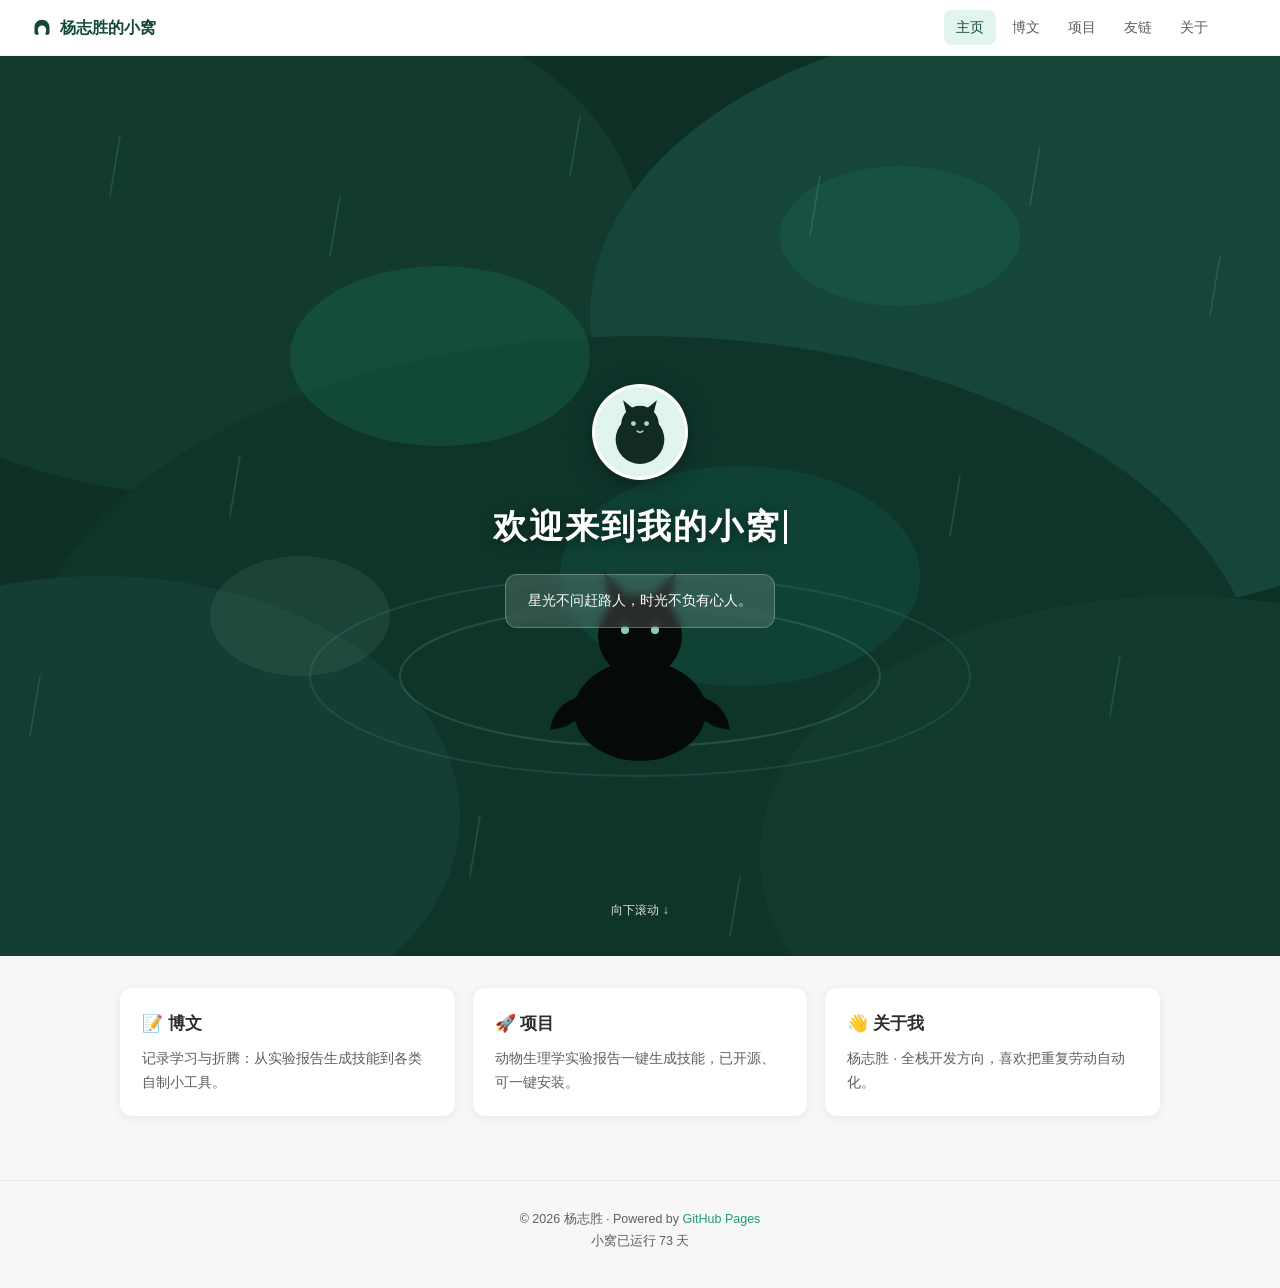
==== index.html @ be73ad3f "init: 个人小窝静态站（主页/博文/项目/友链/关于 + 技能下载）" ====
<!DOCTYPE html>
<html lang="zh-CN">
<head>
<meta charset="UTF-8">
<meta name="viewport" content="width=device-width, initial-scale=1.0">
<title>杨志胜的小窝 · 主页</title>
<meta name="description" content="杨志胜的个人小窝：记录学习、分享自制工具">
<link rel="stylesheet" href="assets/style.css">
</head>
<body data-page="index">

<!-- ===== 首屏：深绿池塘 + 黑猫剪影（原创扁平插画，致敬参考站点的氛围） ===== -->
<header class="hero">
  <svg class="hero-bg" viewBox="0 0 1440 900" preserveAspectRatio="xMidYMid slice" aria-hidden="true">
    <rect width="1440" height="900" fill="#0d2f26"/>
    <!-- 深浅错落的有机色块，营造水面 -->
    <ellipse cx="300" cy="180" rx="420" ry="260" fill="#123a2f"/>
    <ellipse cx="1150" cy="260" rx="480" ry="300" fill="#16453a"/>
    <ellipse cx="720" cy="640" rx="620" ry="360" fill="#0f352b"/>
    <ellipse cx="180" cy="760" rx="360" ry="240" fill="#143e33"/>
    <ellipse cx="1260" cy="800" rx="420" ry="260" fill="#123a2f"/>
    <!-- 金绿色光斑 -->
    <ellipse cx="520" cy="300" rx="150" ry="90" fill="#1d9e75" opacity="0.18"/>
    <ellipse cx="980" cy="180" rx="120" ry="70" fill="#1d9e75" opacity="0.14"/>
    <ellipse cx="820" cy="520" rx="180" ry="110" fill="#0f6e56" opacity="0.22"/>
    <ellipse cx="380" cy="560" rx="90" ry="60" fill="#9fe1cb" opacity="0.08"/>
    <!-- 涟漪 -->
    <ellipse cx="720" cy="620" rx="240" ry="70" fill="none" stroke="#9fe1cb" stroke-opacity="0.15" stroke-width="2"/>
    <ellipse cx="720" cy="620" rx="330" ry="100" fill="none" stroke="#9fe1cb" stroke-opacity="0.10" stroke-width="2"/>
    <!-- 黑猫剪影（坐在涟漪中央） -->
    <g fill="#050a08">
      <ellipse cx="720" cy="655" rx="66" ry="50"/>
      <circle cx="720" cy="580" r="42"/>
      <path d="M692 556 L684 516 L710 542 Z"/>
      <path d="M748 556 L756 516 L730 542 Z"/>
      <path d="M660 640 q-26 8 -30 34 q20 -2 30 -14 Z"/>
      <path d="M780 640 q26 8 30 34 q-20 -2 -30 -14 Z"/>
      <circle cx="705" cy="574" r="4" fill="#9fe1cb" opacity="0.9"/>
      <circle cx="735" cy="574" r="4" fill="#9fe1cb" opacity="0.9"/>
    </g>
    <!-- 雨丝 -->
    <g stroke="#9fe1cb" stroke-opacity="0.16" stroke-width="1.5">
      <path d="M200 80 l-10 60"/><path d="M420 140 l-10 60"/><path d="M660 60 l-10 60"/>
      <path d="M900 120 l-10 60"/><path d="M1120 90 l-10 60"/><path d="M1300 200 l-10 60"/>
      <path d="M320 400 l-10 60"/><path d="M1040 420 l-10 60"/><path d="M560 760 l-10 60"/>
      <path d="M1200 600 l-10 60"/><path d="M120 620 l-10 60"/><path d="M820 820 l-10 60"/>
    </g>
  </svg>
  <div class="hero-content">
    <div class="avatar">
      <!-- 头像：同风格黑猫头像（原创 SVG） -->
      <svg viewBox="0 0 96 96" aria-label="头像">
        <rect width="96" height="96" fill="#e1f5ee"/>
        <circle cx="48" cy="56" r="26" fill="#122b22"/>
        <circle cx="48" cy="40" r="20" fill="#122b22"/>
        <path d="M34 30 L30 14 L42 24 Z" fill="#122b22"/>
        <path d="M62 30 L66 14 L54 24 Z" fill="#122b22"/>
        <circle cx="41" cy="39" r="2.6" fill="#9fe1cb"/>
        <circle cx="55" cy="39" r="2.6" fill="#9fe1cb"/>
        <path d="M45 47 q3 2.4 6 0" stroke="#9fe1cb" stroke-width="1.6" fill="none" stroke-linecap="round"/>
      </svg>
    </div>
    <div class="typing"><span id="typing">欢迎来到我的小窝</span><span class="cursor"></span></div>
    <div class="quote">星光不问赶路人，时光不负有心人。</div>
  </div>
  <div class="scroll-hint">向下滚动 ↓</div>
</header>

<main class="wrap" style="display:grid; grid-template-columns:repeat(auto-fit,minmax(280px,1fr)); gap:18px;">
  <div class="card">
    <h3><a href="home.html">📝 博文</a></h3>
    <p>记录学习与折腾：从实验报告生成技能到各类自制小工具。</p>
  </div>
  <div class="card">
    <h3><a href="project.html">🚀 项目</a></h3>
    <p>动物生理学实验报告一键生成技能，已开源、可一键安装。</p>
  </div>
  <div class="card">
    <h3><a href="about.html">👋 关于我</a></h3>
    <p>杨志胜 · 全栈开发方向，喜欢把重复劳动自动化。</p>
  </div>
</main>

<footer class="footer">
  © 2026 杨志胜 · Powered by <a href="https://pages.github.com/" target="_blank" rel="noopener">GitHub Pages</a><br>
  <span id="run-days"></span>
</footer>
<script src="assets/main.js"></script>
</body>
</html>
---- assets/style.css ----
/* ============================================================
   杨志胜的小窝 · 全局样式
   设计原则：简洁白底 + 卡片布局 + 悬停反馈，仿个人博客小窝风格
   ============================================================ */
:root {
  --green-deep: #14483a;      /* 主色：深绿（hero 背景、强调） */
  --green-mid: #1d9e75;       /* 中绿：链接、按钮 */
  --green-light: #e1f5ee;     /* 浅绿：卡片底、高亮块 */
  --ink: #2c2c2a;             /* 正文黑 */
  --ink-soft: #5f5e5a;        /* 次级文字 */
  --paper: #ffffff;
  --bg: #f6f7f6;              /* 页面底色 */
  --radius: 12px;
  --shadow: 0 2px 10px rgba(20, 72, 58, 0.08);
  --shadow-hover: 0 8px 24px rgba(20, 72, 58, 0.16);
}
* { margin: 0; padding: 0; box-sizing: border-box; }
body {
  font-family: "PingFang SC", "Microsoft YaHei", "Segoe UI", sans-serif;
  color: var(--ink);
  background: var(--bg);
  line-height: 1.7;
}
a { color: var(--green-mid); text-decoration: none; }
a:hover { text-decoration: underline; }
img { max-width: 100%; }

/* ---------- 顶部导航 ---------- */
.nav {
  position: sticky; top: 0; z-index: 100;
  background: rgba(255, 255, 255, 0.92);
  backdrop-filter: blur(8px);
  border-bottom: 1px solid rgba(20, 72, 58, 0.08);
  display: flex; align-items: center; justify-content: space-between;
  padding: 0 32px; height: 56px;
}
.nav .brand {
  font-weight: 600; font-size: 16px; color: var(--green-deep);
  display: flex; align-items: center; gap: 8px;
}
.nav .brand svg { width: 20px; height: 20px; }
.nav .links { display: flex; gap: 4px; align-items: center; flex-wrap: wrap; }
.nav .links a {
  color: var(--ink-soft); font-size: 14px; padding: 6px 12px;
  border-radius: 8px; transition: all .2s;
}
.nav .links a:hover { color: var(--green-deep); background: var(--green-light); text-decoration: none; }
.nav .links a.active { color: var(--green-deep); background: var(--green-light); font-weight: 500; }

/* ---------- Landing 首屏 ---------- */
.hero {
  position: relative; min-height: 100vh;
  display: flex; flex-direction: column; align-items: center; justify-content: center;
  overflow: hidden; color: #fff; text-align: center;
}
.hero .hero-bg { position: absolute; inset: 0; width: 100%; height: 100%; object-fit: cover; z-index: 0; }
.hero > .hero-content { position: relative; z-index: 2; display: flex; flex-direction: column; align-items: center; gap: 18px; padding: 24px; }
.hero .avatar {
  width: 96px; height: 96px; border-radius: 50%;
  border: 3px solid rgba(255,255,255,.85); overflow: hidden;
  box-shadow: 0 4px 24px rgba(0,0,0,.35); background: #fff;
}
.hero .avatar svg { width: 100%; height: 100%; display: block; }
.hero .typing {
  font-size: 34px; font-weight: 600; letter-spacing: 2px;
  text-shadow: 0 2px 12px rgba(0,0,0,.45); min-height: 52px;
}
.hero .typing .cursor { display: inline-block; width: 3px; height: 34px; background: #fff; vertical-align: -6px; margin-left: 3px; animation: blink 1s steps(1) infinite; }
@keyframes blink { 50% { opacity: 0; } }
.hero .quote {
  background: rgba(255,255,255,.14); border: 1px solid rgba(255,255,255,.25);
  border-radius: var(--radius); padding: 14px 22px; max-width: 460px;
  font-size: 14px; backdrop-filter: blur(4px);
}
.hero .scroll-hint { position: absolute; bottom: 36px; left: 50%; transform: translateX(-50%); z-index: 2; font-size: 12px; opacity: .85; animation: float 2s ease-in-out infinite; }
@keyframes float { 50% { transform: translate(-50%, 8px); } }

/* ---------- 通用容器 ---------- */
.wrap { max-width: 1080px; margin: 0 auto; padding: 32px 20px 64px; }
.page-title { font-size: 22px; font-weight: 600; color: var(--green-deep); margin-bottom: 6px; }
.page-sub { color: var(--ink-soft); font-size: 14px; margin-bottom: 28px; }

/* ---------- 布局：主栏 + 侧栏 ---------- */
.layout { display: grid; grid-template-columns: 1fr 300px; gap: 24px; align-items: start; }
@media (max-width: 900px) { .layout { grid-template-columns: 1fr; } }

/* ---------- 卡片 ---------- */
.card {
  background: var(--paper); border-radius: var(--radius);
  box-shadow: var(--shadow); padding: 22px; transition: all .25s;
}
.card:hover { transform: translateY(-3px); box-shadow: var(--shadow-hover); }
.card h3 { font-size: 17px; font-weight: 600; margin-bottom: 8px; color: var(--ink); }
.card h3 a { color: inherit; }
.card p { font-size: 14px; color: var(--ink-soft); }
.card .meta { display: flex; gap: 14px; font-size: 12.5px; color: var(--ink-soft); margin-top: 12px; flex-wrap: wrap; }
.card .meta .tag { color: var(--green-mid); background: var(--green-light); padding: 1px 10px; border-radius: 999px; }
.cover { height: 120px; border-radius: 8px; margin-bottom: 14px; display: flex; align-items: center; justify-content: center; color: #fff; font-weight: 600; letter-spacing: 2px; font-size: 18px; }
.cover.c1 { background: var(--green-deep); }
.cover.c2 { background: #0f6e56; }
.cover.c3 { background: #185fa5; }

/* ---------- 侧栏 ---------- */
.side .profile { text-align: center; }
.side .profile .avatar { width: 88px; height: 88px; border-radius: 50%; overflow: hidden; margin: 6px auto 12px; border: 3px solid var(--green-light); }
.side .profile .avatar svg { width: 100%; height: 100%; display: block; }
.side .profile .name { font-weight: 600; font-size: 17px; }
.side .profile .motto { font-size: 13px; color: var(--ink-soft); margin-top: 4px; }
.side .btn-gh {
  display: inline-flex; align-items: center; gap: 8px; margin-top: 14px;
  background: var(--green-mid); color: #fff; font-size: 13.5px;
  padding: 8px 18px; border-radius: 999px; transition: all .2s;
}
.side .btn-gh:hover { background: var(--green-deep); text-decoration: none; transform: translateY(-2px); }
.side .widget { margin-top: 20px; }
.side .widget h4 { font-size: 14px; font-weight: 600; margin-bottom: 10px; color: var(--green-deep); }
.side .tags { display: flex; flex-wrap: wrap; gap: 8px; }
.side .tags span { font-size: 12.5px; background: var(--green-light); color: var(--green-deep); padding: 3px 12px; border-radius: 999px; }

/* ---------- 代码块 ---------- */
.code {
  background: #10241d; color: #d7efe4; border-radius: 10px;
  padding: 16px 18px; font-family: Consolas, monospace; font-size: 13.5px;
  overflow-x: auto; position: relative; margin: 14px 0;
}
.code .hint { position: absolute; top: 10px; right: 14px; font-size: 11px; color: #6f9c8a; }

/* ---------- 项目页 ---------- */
.proj { display: flex; flex-direction: column; gap: 18px; }
.proj .head { display: flex; gap: 8px; align-items: center; flex-wrap: wrap; }
.badge { font-size: 12px; padding: 2px 10px; border-radius: 999px; background: var(--green-light); color: var(--green-deep); }
.badge.hot { background: #fdeeee; color: #a32d2d; }
.feature-list { list-style: none; margin-top: 10px; }
.feature-list li { font-size: 14px; color: var(--ink-soft); padding: 4px 0 4px 22px; position: relative; }
.feature-list li::before { content: ""; position: absolute; left: 2px; top: 12px; width: 7px; height: 7px; border-radius: 50%; background: var(--green-mid); }
.dl-row { display: flex; gap: 12px; flex-wrap: wrap; margin-top: 16px; }
.btn {
  display: inline-flex; align-items: center; gap: 8px; padding: 9px 20px;
  border-radius: 10px; font-size: 14px; transition: all .2s; cursor: pointer; border: none;
}
.btn.primary { background: var(--green-mid); color: #fff; }
.btn.primary:hover { background: var(--green-deep); text-decoration: none; transform: translateY(-2px); }
.btn.ghost { background: var(--green-light); color: var(--green-deep); }
.btn.ghost:hover { background: #ceebdf; text-decoration: none; transform: translateY(-2px); }

/* ---------- 友链 / 关于 ---------- */
.friend-grid { display: grid; grid-template-columns: repeat(auto-fill, minmax(240px, 1fr)); gap: 16px; }
.empty-tip { text-align: center; color: var(--ink-soft); font-size: 14px; padding: 40px 0; }
.about p { font-size: 14.5px; color: var(--ink-soft); margin: 10px 0; }
.about strong { color: var(--green-deep); }

/* ---------- 页脚 ---------- */
.footer {
  text-align: center; color: var(--ink-soft); font-size: 12.5px;
  padding: 28px 16px 36px; border-top: 1px solid rgba(20,72,58,.08);
}
.footer a { color: var(--green-mid); }
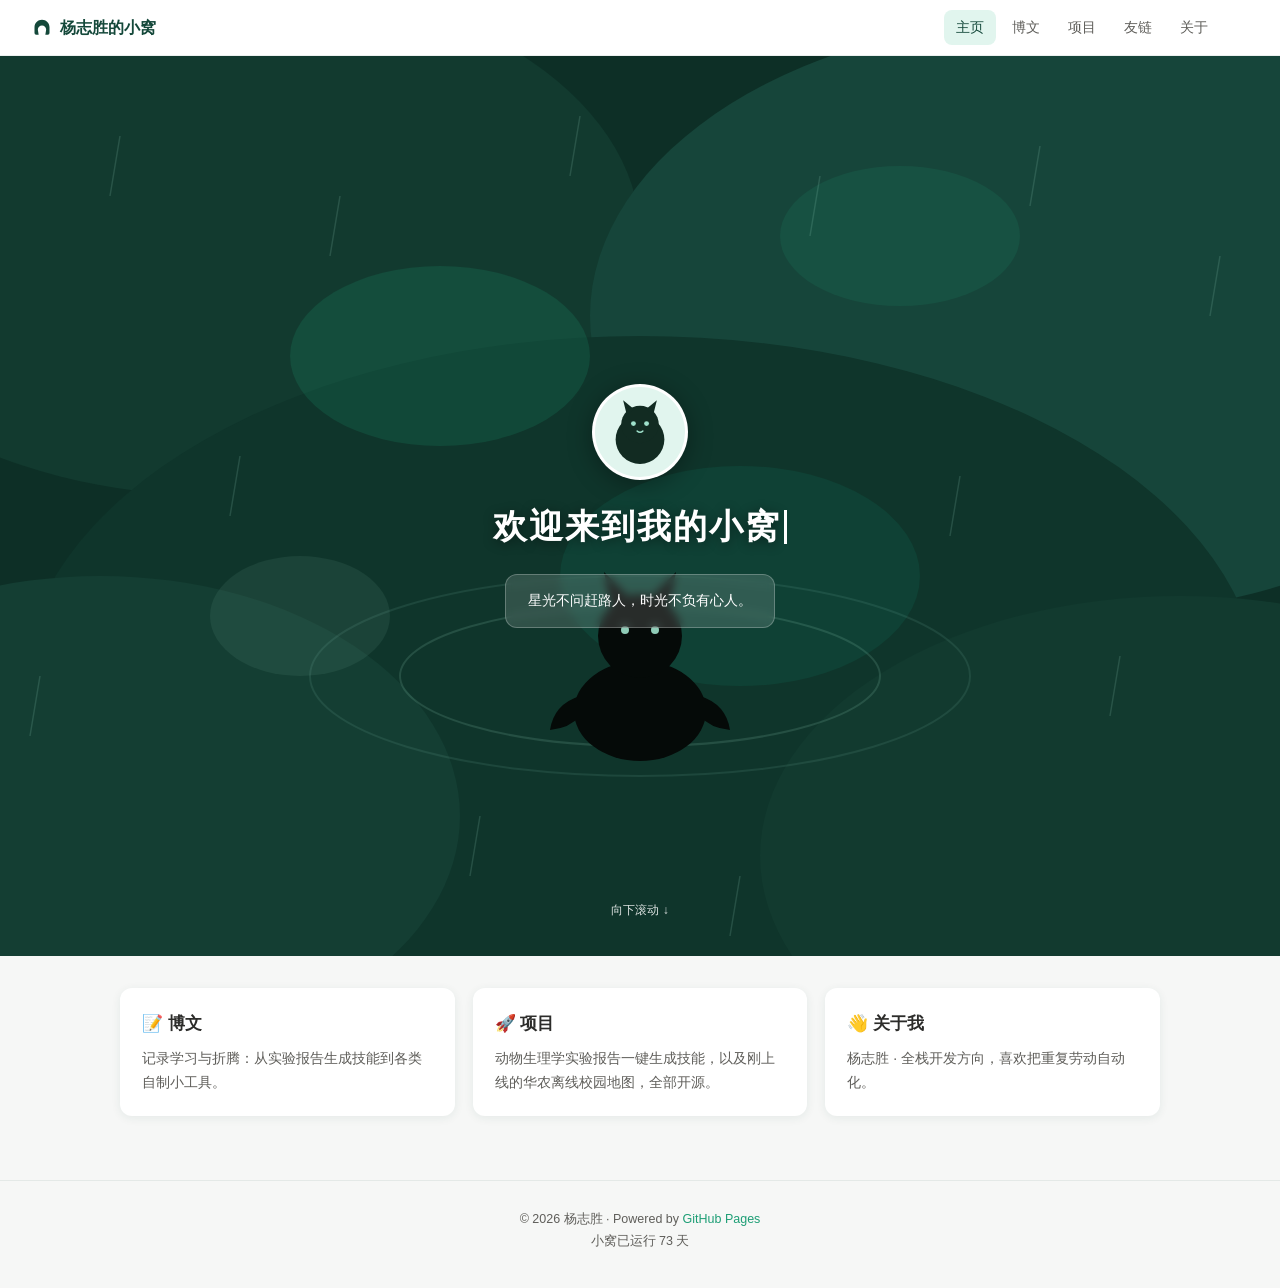
==== commit 549e34a5: "docs: 主页项目卡片补充离线校园地图" ====
--- a/index.html
+++ b/index.html
@@ -73,7 +73,7 @@
   </div>
   <div class="card">
     <h3><a href="project.html">🚀 项目</a></h3>
-    <p>动物生理学实验报告一键生成技能，已开源、可一键安装。</p>
+    <p>动物生理学实验报告一键生成技能，以及刚上线的华农离线校园地图，全部开源。</p>
   </div>
   <div class="card">
     <h3><a href="about.html">👋 关于我</a></h3>
